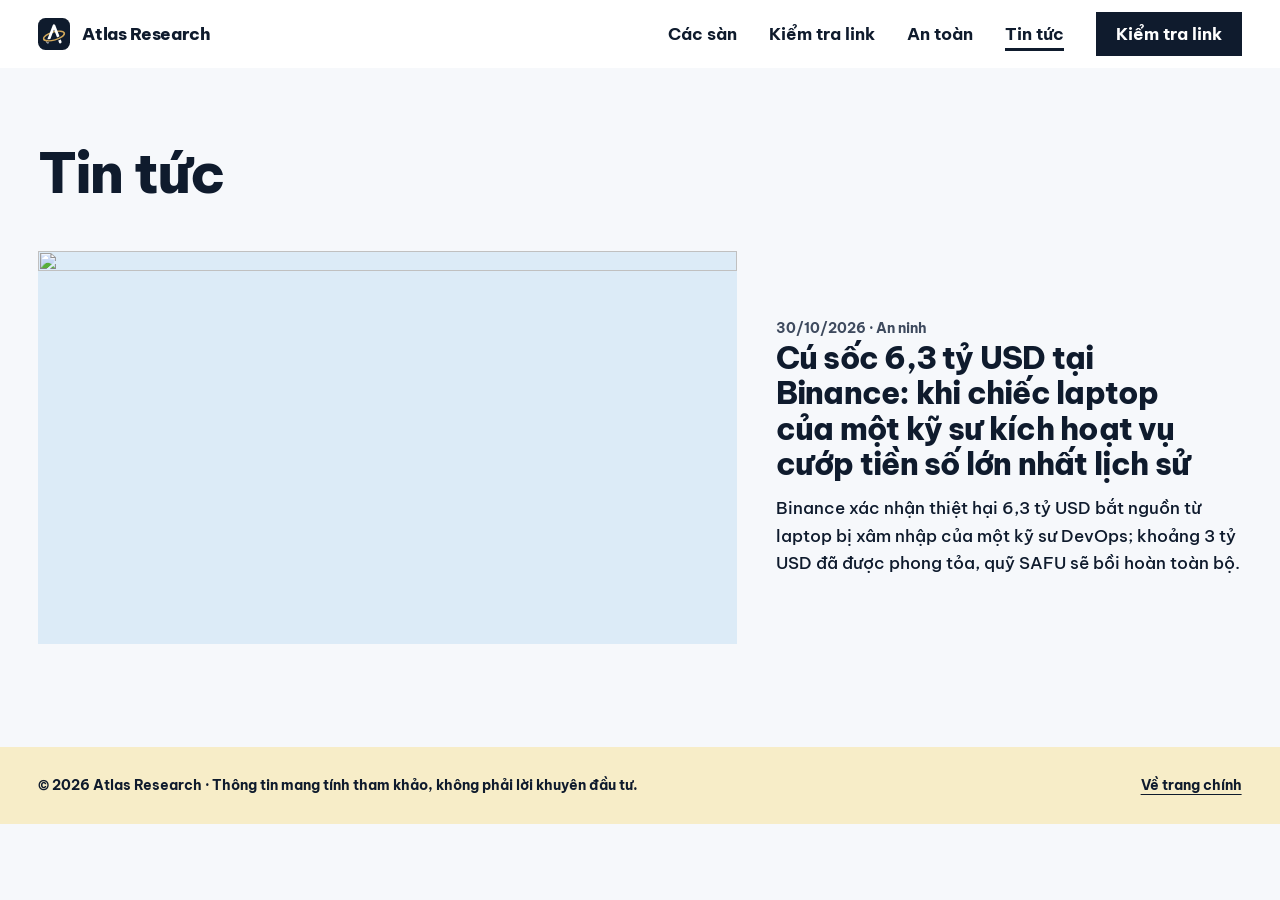
==== affiliate_hub/news/index.html @ a2f176b0 "Thêm tab Tin tức và bài viết về vụ Binance mất 6,3 tỷ USD - news/index.html: danh sách bài kiểu tran" ====
<!DOCTYPE html>
<html lang="vi" class="no-js page-news">
<head>
<meta charset="UTF-8">
<meta name="viewport" content="width=device-width, initial-scale=1">

<!-- ===================== SEO CƠ BẢN ===================== -->
<title>Tin Tức | Atlas Research</title>
<meta name="description" content="Tin tức thị trường tài sản mã hóa và an ninh tài khoản, tổng hợp bởi cộng đồng Atlas Research.">
<meta name="robots" content="index, follow">
<link rel="canonical" href="https://atlas-research-vn.pages.dev/news/">
<meta name="theme-color" content="#F6F8FB">

<link rel="icon" href="../img/logo.svg" type="image/svg+xml">
<link rel="icon" href="../img/favicon-32.png" type="image/png" sizes="32x32">
<link rel="apple-touch-icon" href="../img/apple-touch-icon.png">

<meta property="og:type" content="website">
<meta property="og:site_name" content="Atlas Research">
<meta property="og:title" content="Tin Tức | Atlas Research">
<meta property="og:url" content="https://atlas-research-vn.pages.dev/news/">
<meta property="og:image" content="https://atlas-research-vn.pages.dev/img/og-cover.jpg">
<meta property="og:locale" content="vi_VN">

<link rel="preconnect" href="https://fonts.googleapis.com">
<link rel="preconnect" href="https://fonts.gstatic.com" crossorigin>
<link rel="stylesheet" href="https://fonts.googleapis.com/css2?family=Be+Vietnam+Pro:wght@500;700;800&display=swap">
<link rel="stylesheet" href="../css/style.css?v=20261030d">
</head>
<body>

<a class="skip-link" href="#noi-dung">Bỏ qua điều hướng</a>

<header class="bar">
  <a class="bar__brand" href="../">
    <img src="../img/logo.svg" alt="" width="32" height="32">
    <span>Atlas Research</span>
  </a>
  <nav class="bar__nav" aria-label="Điều hướng chính">
    <a href="../#doi-tac">Các sàn</a>
    <a href="../#kiem-tra">Kiểm tra link</a>
    <a href="../#an-toan">An toàn</a>
    <a href="./" class="is-current" aria-current="page">Tin tức</a>
  </nav>
  <a class="btn btn--primary bar__action" href="../#kiem-tra">Kiểm tra link</a>
</header>

<main id="noi-dung" class="news">
  <h1 class="news__title">Tin tức</h1>

  <!--
    DANH SÁCH BÀI VIẾT — bài mới nhất đặt TRÊN CÙNG (bài đầu tiên tự hiển thị to).
    Mỗi bài là một <article class="story">; tên view-transition-name phải trùng với
    ảnh lớn trong trang bài viết để ảnh "phóng to" mượt khi bấm vào.
    Xem hướng dẫn "Đăng bài tin tức" trong README.md.
  -->
  <div class="stories">
    <!-- BÀI VIẾT: bắt đầu -->
    <article class="story">
      <a href="binance-thiet-hai-6-3-ty-usd/">
        <img class="story__thumb" src="binance-thiet-hai-6-3-ty-usd/binance_hack_header.png" alt="" width="1376" height="768" loading="lazy" style="view-transition-name:thumb-binance-thiet-hai-6-3-ty-usd">
        <div>
          <p class="story__meta"><time datetime="2026-10-30">30/10/2026</time> · An ninh</p>
          <h2 class="story__title">Cú sốc 6,3 tỷ USD tại Binance: khi chiếc laptop của một kỹ sư kích hoạt vụ cướp tiền số lớn nhất lịch sử</h2>
          <p class="story__excerpt">Binance xác nhận thiệt hại 6,3 tỷ USD bắt nguồn từ laptop bị xâm nhập của một kỹ sư DevOps; khoảng 3 tỷ USD đã được phong tỏa, quỹ SAFU sẽ bồi hoàn toàn bộ.</p>
        </div>
      </a>
    </article>
    <!-- BÀI VIẾT: kết thúc -->
  </div>

  <p class="news__empty">Chưa có bài viết nào.</p>
</main>

<footer class="site-footer site-footer--compact">
  <div class="site-footer__bottom">
    <span>© <span data-year>2026</span> Atlas Research · Thông tin mang tính tham khảo, không phải lời khuyên đầu tư.</span>
    <a href="../">Về trang chính</a>
  </div>
</footer>

<script src="../js/main.js?v=20261030d" defer></script>
</body>
</html>
---- affiliate_hub/css/style.css ----
/* =============================================================================
   ATLAS RESEARCH — Affiliate Hub stylesheet
   File đích: /var/www/atlasresearch.blog/affiliate_hub/css/style.css
   Hướng thiết kế: mỗi khối là một "khung hình" vừa đúng một màn hình, lăn chuột
   nhảy sang khung kế tiếp (scroll-snap). Mỗi sàn mang một màu pastel lấy từ màu
   thương hiệu, chữ navy của logo. Một kiểu chữ, góc vuông, không đường kẻ mảnh,
   không bóng đổ, không gradient. Thanh công cụ dính trên cùng.
   -----------------------------------------------------------------------------
   1. Design tokens                   5. Chương từng sàn
   2. Nền tảng + khung hình           6. Công cụ kiểm tra link
   3. Tiện ích + nút                  7. Lưu ý an toàn (FAQ)
   4. Thanh công cụ + hero            8. Footer + chuyển động
                                      9. Tin tức
   ============================================================================= */

/* 1. DESIGN TOKENS ========================================================== */
/* Trang chủ động dùng một giao diện sáng pastel ở mọi chế độ của thiết bị. */
:root{
  color-scheme:light;

  --paper:#F6F8FB;          /* nền chung, trắng ngả xanh rất nhẹ */
  --bar-bg:#FFFFFF;
  --ink:#0F1B2D;            /* navy của logo, dùng cho mọi chữ */
  --ink-soft:#3E4A5E;
  --accent:#0F1B2D;         /* nút chính: khối navy đặc trên nền pastel */
  --accent-ink:#FFFFFF;

  /* pastel cho các khung không thuộc sàn nào */
  --sky:#DCEBF7;            /* kiểm tra link */
  --mist:#E6E4F2;           /* lưu ý an toàn */
  --mist-tile:#F3F2FA;
  --butter:#F7EDC8;         /* footer */
  --tile-open:#FFFFFF;

  --ok:#C9EDD8;  --ok-ink:#0B4D33;
  --warn:#FFD6D0; --warn-ink:#8A1C12;
  --unknown:#E3E7EE;

  /* 6 bậc cỡ chữ */
  --t-display:clamp(52px,8.4vw,132px);
  --t-head:clamp(34px,4.4vw,64px);
  --t-sub:clamp(24px,2.4vw,34px);
  --t-lead:clamp(18px,1.5vw,21px);
  --t-body:17px;
  --t-small:14px;

  --font:"Be Vietnam Pro","Segoe UI",system-ui,-apple-system,Roboto,"Helvetica Neue",Arial,sans-serif;

  --bar-h:68px;
  --margin:clamp(16px,3vw,40px);
  --ease-out:cubic-bezier(.16,1,.3,1);
}

/* 2. NỀN TẢNG + KHUNG HÌNH ================================================= */
*,*::before,*::after{box-sizing:border-box;}
*{margin:0;padding:0;}
html{
  scroll-behavior:smooth;
  scroll-padding-top:var(--bar-h);
  -webkit-text-size-adjust:100%;
  text-size-adjust:100%;
}
body{
  font-family:var(--font);
  font-size:var(--t-body);
  font-weight:500;
  line-height:1.55;
  color:var(--ink);
  background:var(--paper);
  overflow-x:hidden;
  -webkit-font-smoothing:antialiased;
  -moz-osx-font-smoothing:grayscale;
}
img,svg{display:block;max-width:100%;}
a{color:inherit;}
button,input{font:inherit;color:inherit;}
button{background:none;border:0;cursor:pointer;}
ul,ol{list-style:none;}

h1,h2,h3{font-weight:800;line-height:.98;letter-spacing:-.035em;text-wrap:balance;}
h2{font-size:var(--t-head);}
p{text-wrap:pretty;}

:focus-visible{outline:3px solid var(--ink);outline-offset:3px;}

/* Mỗi khung chiếm đúng phần màn hình dưới thanh công cụ */
.frame{
  min-height:calc(100svh - var(--bar-h));
  padding:clamp(40px,6vh,80px) var(--margin);
  scroll-snap-align:start;
}

/* Lăn chuột nhảy từng khung — chỉ bật khi màn hình đủ cao để mỗi khung vừa
   khít; màn hình thấp/điện thoại dùng "proximity" để nội dung dài vẫn cuộn được. */
@media (min-width:900px) and (min-height:680px){
  html{scroll-snap-type:y mandatory;}
  .frame{height:calc(100svh - var(--bar-h));display:grid;align-content:center;}
}
@media (max-width:899px),(max-height:679px){
  html{scroll-snap-type:y proximity;}
}

/* 3. TIỆN ÍCH + NÚT ========================================================= */
.sr-only{
  position:absolute!important;width:1px;height:1px;padding:0;margin:-1px;
  overflow:hidden;clip:rect(0 0 0 0);white-space:nowrap;border:0;
}
.skip-link{
  position:absolute;left:16px;top:-80px;z-index:100;
  background:var(--ink);color:var(--paper);padding:12px 18px;font-weight:700;
  transition:top .2s ease;
}
.skip-link:focus{top:12px;}

.btn{
  display:inline-flex;align-items:center;justify-content:center;gap:10px;
  min-height:52px;padding:0 24px;
  font-size:var(--t-body);font-weight:700;line-height:1.2;text-align:center;text-decoration:none;white-space:nowrap;
  border:2px solid transparent;
  transition:background-color .2s ease,color .2s ease,border-color .2s ease,transform .15s ease;
}
.btn svg{width:18px;height:18px;transition:transform .2s var(--ease-out);}
.btn:hover svg{transform:translate(3px,-3px);}
.btn:active{transform:translateY(1px);}
.btn--primary{background:var(--accent);color:var(--accent-ink);}
.btn--primary:hover{background:var(--ink-soft);}
.btn--secondary{background:transparent;color:var(--ink);border-color:var(--ink);}
.btn--secondary:hover{background:var(--ink);color:var(--paper);}
.btn--soon{color:var(--ink);background:var(--brand-deep,var(--unknown));cursor:not-allowed;user-select:none;}

/* 4. THANH CÔNG CỤ + HERO =================================================== */
.bar{
  position:sticky;top:env(safe-area-inset-top,0px);z-index:50;
  display:flex;align-items:center;gap:32px;
  height:var(--bar-h);padding:0 var(--margin);
  background:var(--bar-bg);
}
.bar__brand{
  display:flex;align-items:center;gap:12px;margin-right:auto;
  text-decoration:none;font-size:var(--t-body);font-weight:800;letter-spacing:-.02em;white-space:nowrap;
}
.bar__brand img{width:32px;height:32px;}
.bar__nav{display:flex;align-items:center;gap:32px;}
.bar__nav a{position:relative;font-weight:700;text-decoration:none;white-space:nowrap;}
.bar__nav a::after{
  content:"";position:absolute;left:0;right:0;bottom:-4px;height:3px;background:currentColor;
  transform:scaleX(0);transform-origin:left;transition:transform .25s var(--ease-out);
}
.bar__nav a:hover::after,.bar__nav a.is-current::after{transform:scaleX(1);}
.bar__action{min-height:44px;padding:0 18px;}

.hero{display:grid;grid-template-rows:1fr auto;align-content:stretch;gap:40px;}
.hero__inner{align-self:center;max-width:980px;}
.hero h1{font-size:var(--t-display);line-height:.92;letter-spacing:-.05em;}
.masked .line{display:block;overflow:hidden;padding-bottom:.08em;margin-bottom:-.08em;}
.masked .line > span{display:block;}
.hero__standfirst{margin-top:32px;font-size:var(--t-lead);line-height:1.5;max-width:44ch;}
.hero__actions{display:flex;flex-wrap:wrap;align-items:center;gap:16px 28px;margin-top:36px;}
.hero__link{font-weight:700;text-underline-offset:6px;text-decoration-thickness:2px;}
.hero__link:hover{color:var(--ink-soft);}

.hero__logos{display:grid;grid-template-columns:repeat(4,minmax(0,1fr));gap:8px;}
.hero__logos a{
  display:grid;place-items:center;height:96px;background:#FFFFFF;
  transition:background-color .25s ease;
}
.hero__logos a.is-dark{background:var(--ink);}
.hero__logos img{height:34px;width:auto;max-width:70%;object-fit:contain;transition:transform .5s var(--ease-out);}
.hero__logos a:hover img{transform:scale(1.08);}

/* 5. CHƯƠNG TỪNG SÀN ======================================================== */
.partner{
  grid-template-columns:repeat(12,minmax(0,1fr));column-gap:24px;align-items:center;
  display:grid;
  background:var(--brand);color:var(--brand-ink);
}
.partner__text{grid-column:1 / span 6;}
.partner__side{grid-column:8 / span 5;display:flex;flex-direction:column;gap:14px;}

.partner__name{font-size:var(--t-display);line-height:.9;letter-spacing:-.05em;margin-bottom:28px;}
.partner__tagline{font-size:var(--t-lead);font-weight:700;line-height:1.35;margin-bottom:14px;max-width:32ch;}
.partner__desc{font-size:var(--t-body);line-height:1.65;max-width:56ch;}
.partner__tags{margin-top:18px;font-size:var(--t-small);font-weight:700;max-width:56ch;}

/* Cửa sổ trình duyệt: thanh địa chỉ + logo (mảnh giao diện, data-ui) */
.browser{display:flex;flex-direction:column;background:var(--brand-deep);}
.partner__domain{display:flex;align-items:center;gap:12px;min-height:64px;padding:10px 12px 10px 18px;}
.addr{display:flex;align-items:center;gap:10px;min-width:0;font-size:var(--t-sub);line-height:1.1;}
.addr__lock{width:20px;height:20px;flex-shrink:0;}
.addr__scheme{font-size:var(--t-lead);font-weight:500;opacity:.75;}
.addr strong{font-weight:800;letter-spacing:-.02em;font-variant-numeric:tabular-nums;white-space:nowrap;}
.partner__plate{display:grid;place-items:center;aspect-ratio:16 / 6;margin:0 8px 8px;background:#FFFFFF;}
.partner__plate--dark{background:var(--ink);}
.partner__plate img{height:clamp(40px,4.2vw,58px);width:auto;max-width:70%;object-fit:contain;}
.partner__domain-note{font-size:var(--t-small);font-weight:700;}

.copy-btn{
  display:inline-flex;align-items:center;gap:8px;margin-left:auto;min-height:44px;padding:0 4px;
  font-size:var(--t-small);font-weight:700;color:inherit;white-space:nowrap;
  transition:opacity .2s ease;
}
.copy-btn[hidden]{display:none;}
.copy-btn svg{width:18px;height:18px;}
.copy-btn:hover{opacity:.7;}
.copy-btn__done,.copy-btn.is-done .copy-btn__icon{display:none;}
.copy-btn.is-done .copy-btn__done{display:block;}

.partner__actions{display:flex;flex-wrap:wrap;gap:12px;}
.partner__actions .btn{flex:1 1 200px;}

/* 6. CÔNG CỤ KIỂM TRA LINK ================================================== */
.checker{
  display:grid;grid-template-columns:repeat(12,minmax(0,1fr));column-gap:24px;align-items:center;
  background:var(--sky);
}
.checker__intro{grid-column:1 / span 5;}
.checker__intro h2{margin-bottom:28px;}
.checker__intro p{font-size:var(--t-lead);line-height:1.5;max-width:40ch;}
.checker__form{grid-column:7 / span 6;padding:clamp(24px,3vw,40px);background:#FFFFFF;}
.checker__form label{display:block;font-weight:700;margin-bottom:12px;}
.checker__row{display:flex;gap:8px;}
.checker__row input{
  flex:1;min-width:0;min-height:56px;padding:0 18px;
  font-size:var(--t-body);font-weight:700;
  background:var(--paper);border:2px solid var(--ink);border-radius:0;
}
.checker__row input::placeholder{color:var(--ink-soft);font-weight:500;}
.checker__row input:focus-visible{outline-offset:0;}
.checker__row .btn{min-height:56px;}
.checker__help{margin-top:12px;font-size:var(--t-small);color:var(--ink-soft);}
.checker__result{display:block;margin-top:24px;padding:20px 22px;font-size:var(--t-body);line-height:1.5;}
.checker__result[hidden]{display:none;}
.checker__result strong{display:block;font-size:var(--t-lead);font-weight:800;letter-spacing:-.02em;margin-bottom:6px;}
.checker__result a{font-weight:700;}
.checker__result.is-ok{background:var(--ok);color:var(--ok-ink);}
.checker__result.is-warn{background:var(--warn);color:var(--warn-ink);}
.checker__result.is-unknown{background:var(--unknown);color:var(--ink);}

/* 7. LƯU Ý AN TOÀN (FAQ) ==================================================== */
.faq{
  display:grid;grid-template-columns:repeat(12,minmax(0,1fr));column-gap:24px;align-items:center;
  background:var(--mist);
}
.faq h2{grid-column:1 / span 4;align-self:start;}
.faq__list{grid-column:5 / span 8;display:flex;flex-direction:column;gap:8px;}
.faq details{background:var(--mist-tile);transition:background-color .25s ease;}
.faq summary{
  position:relative;display:flex;align-items:center;
  min-height:64px;padding:12px 64px 12px 24px;
  font-size:var(--t-lead);font-weight:700;line-height:1.3;cursor:pointer;list-style:none;
}
.faq summary::-webkit-details-marker{display:none;}
/* Dấu cộng vẽ bằng hai thanh 3px; khi mở, thanh dọc xoay nằm ngang thành dấu trừ */
.faq summary::before,.faq summary::after{
  content:"";position:absolute;right:24px;top:50%;width:16px;height:3px;margin-top:-1.5px;
  background:currentColor;transition:transform .3s var(--ease-out);
}
.faq summary::after{transform:rotate(90deg);}
.faq details[open]{background:var(--tile-open);}
.faq details[open] summary::after{transform:rotate(0deg);}
.faq summary:hover{opacity:.8;}
.faq details p{padding:0 24px 22px;max-width:56ch;font-size:var(--t-body);line-height:1.6;}

/* 8. FOOTER ================================================================= */
.site-footer{background:var(--butter);color:var(--ink);overflow:hidden;}
.site-footer__name{font-size:var(--t-display);font-weight:800;line-height:.9;letter-spacing:-.05em;white-space:nowrap;}
.site-footer__row{
  display:grid;grid-template-columns:repeat(12,minmax(0,1fr));column-gap:24px;align-items:start;
  margin-top:clamp(40px,7vh,72px);
}
.site-footer__places{grid-column:1 / span 5;display:flex;flex-direction:column;gap:6px;}
.site-footer__places a{font-size:var(--t-sub);font-weight:800;letter-spacing:-.02em;text-decoration:none;}
.site-footer__places a:hover{text-decoration:underline;text-decoration-thickness:3px;text-underline-offset:6px;}
.disclaimer{grid-column:7 / span 6;}
.disclaimer__title{font-size:var(--t-body);letter-spacing:0;line-height:1.3;margin-bottom:10px;}
.disclaimer p{font-size:var(--t-body);line-height:1.65;max-width:60ch;}
.site-footer__bottom{
  display:flex;justify-content:space-between;gap:12px;flex-wrap:wrap;
  margin-top:clamp(40px,8vh,96px);font-size:var(--t-small);font-weight:700;
}
.site-footer__bottom a{text-underline-offset:4px;}

/* 9. TIN TỨC (news/ và news/<bài>/) ======================================== */
/* Trang tin không dùng khung toàn màn hình: cuộn tự nhiên. */
html.page-news{scroll-snap-type:none;}

/* Ảnh thu nhỏ trong danh sách "phóng to" thành ảnh đầu bài (View Transitions
   giữa hai trang; trình duyệt chưa hỗ trợ thì chuyển trang bình thường). */
@media (prefers-reduced-motion:no-preference){
  @view-transition{navigation:auto;}
  ::view-transition-group(*){animation-duration:.45s;animation-timing-function:var(--ease-out);}
}

.news{padding:clamp(40px,6vw,80px) var(--margin) clamp(64px,8vw,120px);}
.news__title{font-size:var(--t-head);margin-bottom:clamp(32px,4vw,56px);}
.news__empty{font-size:var(--t-lead);color:var(--ink-soft);}
.news:has(.story) .news__empty{display:none;}

.stories{display:grid;grid-template-columns:repeat(3,minmax(0,1fr));gap:clamp(24px,3vw,40px) 24px;}
.story > a{display:flex;flex-direction:column;gap:14px;height:100%;text-decoration:none;}
.story__thumb{width:100%;height:auto;aspect-ratio:16 / 10;object-fit:cover;background:var(--sky);}
.story__meta{font-size:var(--t-small);font-weight:700;color:var(--ink-soft);}
.story__title{font-size:var(--t-lead);line-height:1.3;letter-spacing:-.015em;}
.story > a:hover .story__title{text-decoration:underline;text-decoration-thickness:2px;text-underline-offset:4px;}
.story > a:hover .story__thumb{opacity:.92;}

/* Bài mới nhất: chiếm cả hàng, ảnh bên trái, tiêu đề lớn bên phải */
.story:first-child{grid-column:1 / -1;}
.story:first-child > a{display:grid;grid-template-columns:minmax(0,1.5fr) minmax(0,1fr);gap:clamp(24px,3vw,48px);align-items:center;}
.story:first-child .story__thumb{aspect-ratio:16 / 9;}
.story:first-child .story__title{font-size:var(--t-sub);line-height:1.15;letter-spacing:-.025em;}
.story__excerpt{margin-top:14px;font-size:var(--t-body);line-height:1.6;max-width:52ch;}
.story:not(:first-child) .story__excerpt{display:none;}

/* Trang bài viết */
.article{padding-bottom:clamp(64px,8vw,120px);}
.article__hero{
  display:block;width:100%;height:auto;aspect-ratio:16 / 9;max-height:72svh;object-fit:cover;background:var(--sky);
}
.article__head{max-width:860px;margin:0 auto;padding:clamp(32px,5vw,64px) var(--margin) 0;}
.article__back{display:inline-block;margin-bottom:24px;font-weight:700;text-underline-offset:4px;}
.article__title{font-size:clamp(30px,3.4vw,48px);line-height:1.1;letter-spacing:-.03em;}
.article__meta{margin-top:18px;font-size:var(--t-small);font-weight:700;color:var(--ink-soft);}
.article__lead{margin-top:24px;font-size:var(--t-lead);line-height:1.55;font-weight:700;}

.prose{max-width:860px;margin:0 auto;padding:32px var(--margin) 0;font-size:18px;line-height:1.75;}
.prose > * + *{margin-top:1.1em;}
.prose h2{font-size:var(--t-sub);line-height:1.2;letter-spacing:-.02em;margin-top:1.8em;}
.prose h3{font-size:var(--t-lead);line-height:1.3;letter-spacing:-.01em;margin-top:1.5em;}
.prose ul,.prose ol{padding-left:1.4em;}
.prose ul{list-style:disc;}
.prose ol{list-style:decimal;}
.prose li + li{margin-top:.4em;}
.prose a{font-weight:700;text-underline-offset:3px;}
.prose strong{font-weight:800;}
.prose figure img{width:100%;height:auto;}
.prose figcaption{margin-top:8px;font-size:var(--t-small);color:var(--ink-soft);}
.prose blockquote{padding:16px 22px;background:var(--mist);font-weight:700;}
.prose .source{margin-top:2.4em;font-size:var(--t-small);color:var(--ink-soft);}

.site-footer--compact{padding:28px var(--margin);}
.site-footer--compact .site-footer__bottom{margin-top:0;}

@media (max-width:900px){
  .stories{grid-template-columns:repeat(2,minmax(0,1fr));}
  .story:first-child > a{grid-template-columns:minmax(0,1fr);}
}
@media (max-width:560px){
  .stories{grid-template-columns:minmax(0,1fr);}
  .prose{font-size:17px;}
}

/* CHUYỂN ĐỘNG (chỉ khi có JS và người dùng không tắt chuyển động) =========== */
@media (prefers-reduced-motion:no-preference){
  .js .masked .line > span{transform:translateY(105%);transition:transform .9s var(--ease-out);}
  .js .masked .line:nth-child(2) > span{transition-delay:.11s;}
  .js .masked.is-in .line > span{transform:none;}

  .js [data-reveal]{opacity:0;transform:translateY(24px);transition:opacity .7s var(--ease-out),transform .7s var(--ease-out);transition-delay:var(--delay,0ms);}
  .js [data-reveal].is-in{opacity:1;transform:none;}
}

/* RESPONSIVE ================================================================ */
@media (max-width:1024px){
  .partner__text{grid-column:1 / span 12;}
  .partner__side{grid-column:1 / span 12;margin-top:40px;max-width:640px;}
  .checker__intro,.checker__form{grid-column:1 / span 12;}
  .checker__form{margin-top:40px;}
  .faq h2{grid-column:1 / span 12;margin-bottom:32px;}
  .faq__list{grid-column:1 / span 12;}
}

@media (max-width:760px){
  :root{--bar-h:60px;}
  .bar{gap:12px;}
  .bar__nav{display:none;}
  .bar__action{min-height:40px;padding:0 14px;font-size:var(--t-small);}

  .hero h1{font-size:15vw;}
  .hero__actions .btn{width:100%;}
  .hero__logos{grid-template-columns:repeat(2,minmax(0,1fr));}
  .hero__logos a{height:72px;}
  .hero__logos img{height:28px;}

  .partner__name{font-size:18vw;margin-bottom:22px;}
  .partner__domain{padding:8px 8px 8px 14px;}
  .addr{font-size:22px;}
  .addr__scheme{display:none;}
  .copy-btn__text{position:absolute;width:1px;height:1px;overflow:hidden;clip:rect(0 0 0 0);white-space:nowrap;}

  .checker__row{flex-direction:column;}
  .faq summary{font-size:var(--t-body);padding:12px 56px 12px 20px;}
  .faq summary::before,.faq summary::after{right:20px;}
  .faq details p{padding:0 20px 20px;font-size:16px;}

  .site-footer__name{font-size:12.4vw;}
  .site-footer__places,.disclaimer{grid-column:1 / span 12;}
  .disclaimer{margin-top:40px;}
}

@media (prefers-reduced-motion:reduce){
  html{scroll-behavior:auto;}
  *,*::before,*::after{transition:none!important;animation:none!important;}
}

@media print{
  .bar,.partner__actions,.copy-btn,.skip-link,.checker{display:none!important;}
  html{scroll-snap-type:none;}
  body{background:#fff;color:#000;}
  .frame{height:auto;min-height:0;}
  .partner,.faq,.site-footer{background:none!important;}
}
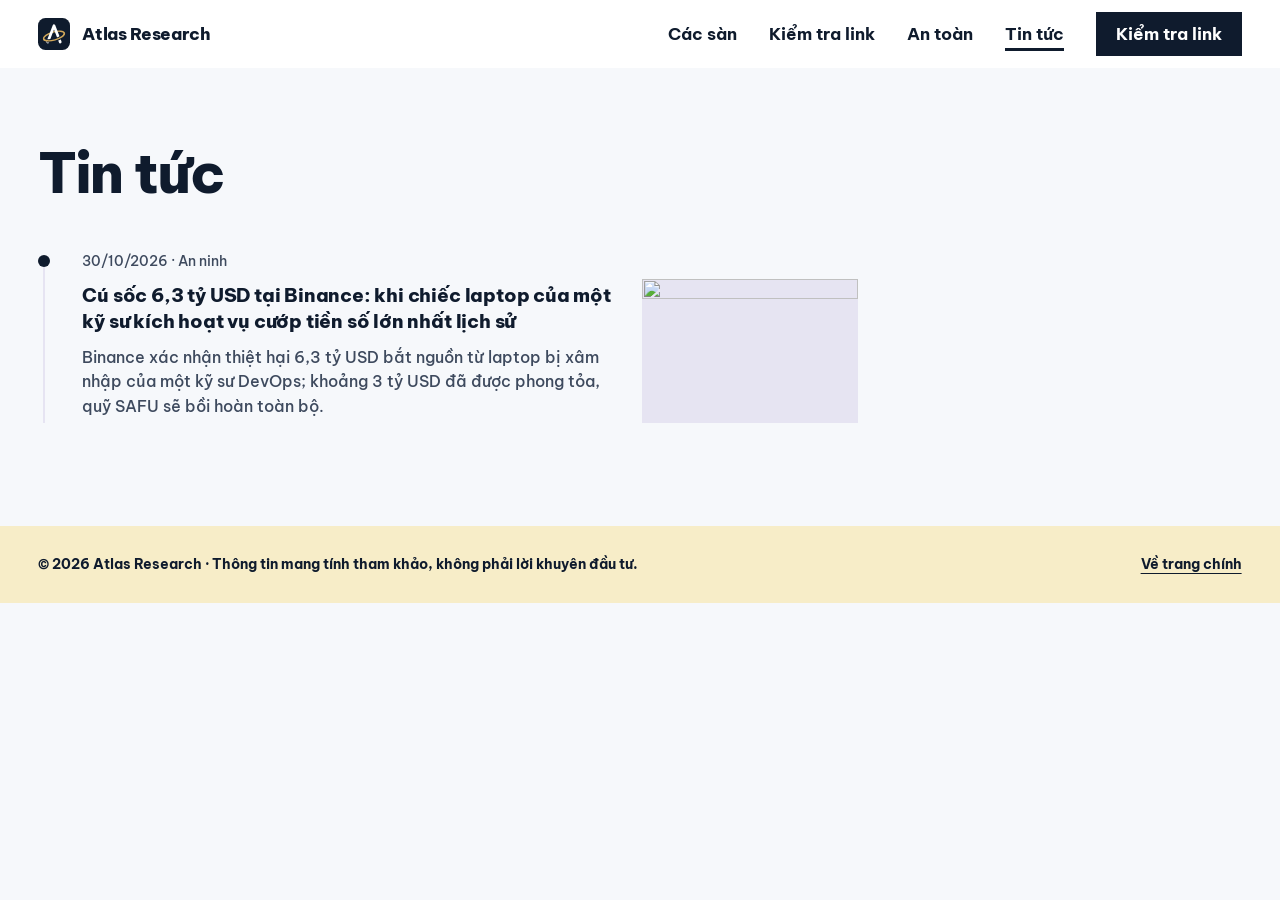
==== commit 4abc0eef: "Tin tức: danh sách một cột theo dòng thời gian, ảnh thu nhỏ bên phải - Chấm tròn trên đường dọc bên " ====
--- a/affiliate_hub/news/index.html
+++ b/affiliate_hub/news/index.html
@@ -49,7 +49,7 @@
   <h1 class="news__title">Tin tức</h1>
 
   <!--
-    DANH SÁCH BÀI VIẾT — bài mới nhất đặt TRÊN CÙNG (bài đầu tiên tự hiển thị to).
+    DANH SÁCH BÀI VIẾT — bài mới nhất đặt TRÊN CÙNG.
     Mỗi bài là một <article class="story">; tên view-transition-name phải trùng với
     ảnh lớn trong trang bài viết để ảnh "phóng to" mượt khi bấm vào.
     Xem hướng dẫn "Đăng bài tin tức" trong README.md.
@@ -58,12 +58,12 @@
     <!-- BÀI VIẾT: bắt đầu -->
     <article class="story">
       <a href="binance-thiet-hai-6-3-ty-usd/">
-        <img class="story__thumb" src="binance-thiet-hai-6-3-ty-usd/binance_hack_header.png" alt="" width="1376" height="768" loading="lazy" style="view-transition-name:thumb-binance-thiet-hai-6-3-ty-usd">
-        <div>
-          <p class="story__meta"><time datetime="2026-10-30">30/10/2026</time> · An ninh</p>
+        <div class="story__body">
+          <p class="story__meta"><time data-relative datetime="2026-10-30T17:45+07:00">30/10/2026</time> · An ninh</p>
           <h2 class="story__title">Cú sốc 6,3 tỷ USD tại Binance: khi chiếc laptop của một kỹ sư kích hoạt vụ cướp tiền số lớn nhất lịch sử</h2>
           <p class="story__excerpt">Binance xác nhận thiệt hại 6,3 tỷ USD bắt nguồn từ laptop bị xâm nhập của một kỹ sư DevOps; khoảng 3 tỷ USD đã được phong tỏa, quỹ SAFU sẽ bồi hoàn toàn bộ.</p>
         </div>
+        <img class="story__thumb" src="binance-thiet-hai-6-3-ty-usd/binance_hack_header.png" alt="" width="1376" height="768" loading="lazy" style="view-transition-name:thumb-binance-thiet-hai-6-3-ty-usd">
       </a>
     </article>
     <!-- BÀI VIẾT: kết thúc -->
--- a/affiliate_hub/css/style.css
+++ b/affiliate_hub/css/style.css
@@ -296,21 +296,30 @@
 .news__empty{font-size:var(--t-lead);color:var(--ink-soft);}
 .news:has(.story) .news__empty{display:none;}
 
-.stories{display:grid;grid-template-columns:repeat(3,minmax(0,1fr));gap:clamp(24px,3vw,40px) 24px;}
-.story > a{display:flex;flex-direction:column;gap:14px;height:100%;text-decoration:none;}
-.story__thumb{width:100%;height:auto;aspect-ratio:16 / 10;object-fit:cover;background:var(--sky);}
-.story__meta{font-size:var(--t-small);font-weight:700;color:var(--ink-soft);}
-.story__title{font-size:var(--t-lead);line-height:1.3;letter-spacing:-.015em;}
+/* Danh sách bài: một cột theo dòng thời gian — chấm tròn trên đường dọc bên trái,
+   chữ (thời gian, tiêu đề, sapo) bên trái, ảnh thu nhỏ bên phải. */
+.stories{
+  position:relative;max-width:820px;
+  display:flex;flex-direction:column;gap:clamp(32px,4vw,48px);
+  padding-left:44px;
+}
+.stories::before{content:"";position:absolute;left:5px;top:6px;bottom:0;width:2px;background:var(--mist);}
+.story{position:relative;}
+.story::before{
+  content:"";position:absolute;left:-44px;top:4px;width:12px;height:12px;border-radius:50%;
+  background:var(--ink);
+}
+.story > a{
+  display:grid;grid-template-columns:minmax(0,1fr) 216px;gap:28px;align-items:start;
+  text-decoration:none;
+}
+.story__body{display:flex;flex-direction:column;gap:10px;}
+.story__meta{font-size:var(--t-small);font-weight:500;color:var(--ink-soft);}
+.story__title{font-size:var(--t-lead);line-height:1.35;letter-spacing:-.01em;text-wrap:pretty;}
+.story__excerpt{font-size:15.5px;line-height:1.6;color:var(--ink-soft);}
+.story__thumb{width:216px;height:auto;aspect-ratio:3 / 2;object-fit:cover;background:var(--mist);margin-top:28px;}
 .story > a:hover .story__title{text-decoration:underline;text-decoration-thickness:2px;text-underline-offset:4px;}
-.story > a:hover .story__thumb{opacity:.92;}
-
-/* Bài mới nhất: chiếm cả hàng, ảnh bên trái, tiêu đề lớn bên phải */
-.story:first-child{grid-column:1 / -1;}
-.story:first-child > a{display:grid;grid-template-columns:minmax(0,1.5fr) minmax(0,1fr);gap:clamp(24px,3vw,48px);align-items:center;}
-.story:first-child .story__thumb{aspect-ratio:16 / 9;}
-.story:first-child .story__title{font-size:var(--t-sub);line-height:1.15;letter-spacing:-.025em;}
-.story__excerpt{margin-top:14px;font-size:var(--t-body);line-height:1.6;max-width:52ch;}
-.story:not(:first-child) .story__excerpt{display:none;}
+.story > a:hover .story__thumb{opacity:.9;}
 
 /* Trang bài viết */
 .article{padding-bottom:clamp(64px,8vw,120px);}
@@ -341,12 +350,13 @@
 .site-footer--compact{padding:28px var(--margin);}
 .site-footer--compact .site-footer__bottom{margin-top:0;}
 
-@media (max-width:900px){
-  .stories{grid-template-columns:repeat(2,minmax(0,1fr));}
-  .story:first-child > a{grid-template-columns:minmax(0,1fr);}
-}
 @media (max-width:560px){
-  .stories{grid-template-columns:minmax(0,1fr);}
+  .stories{padding-left:28px;}
+  .story::before{left:-28px;}
+  .story > a{grid-template-columns:minmax(0,1fr) 112px;gap:14px;}
+  .story__thumb{width:112px;margin-top:26px;}
+  .story__excerpt{display:none;}
+  .story__title{font-size:var(--t-body);}
   .prose{font-size:17px;}
 }
 
